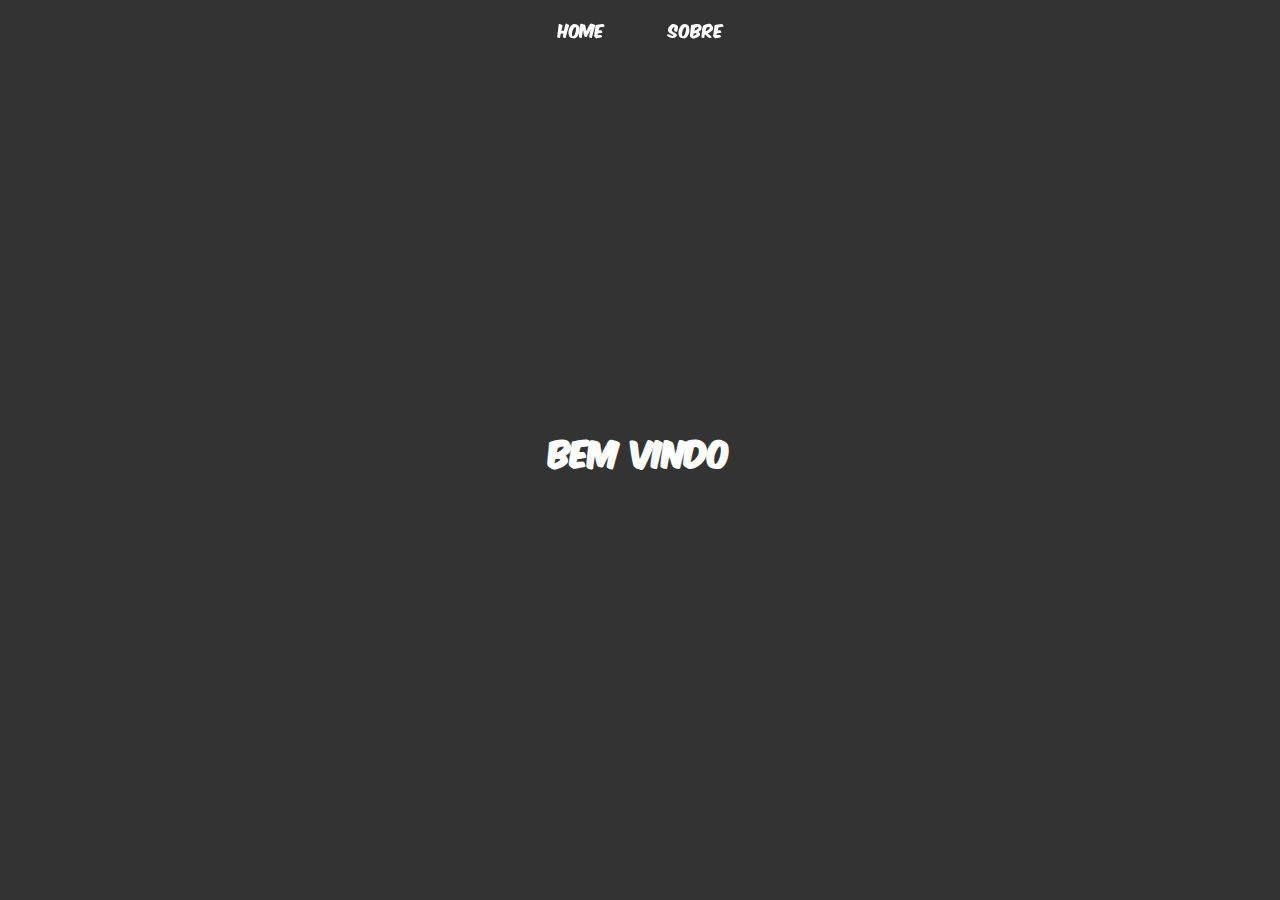
==== html/index.html @ c2552690 "adicionar font, imagens background, efeito hover" ====
<html>
<head>
	<meta charset="utf-8">
	<meta name="viewport" content="width=device-width, initial-scale=1.0">
	<meta http-equiv="X-UA-Compatible" content="ie=edge">
	<title>Escape Room</title>
	<link rel="stylesheet" type="text/css" href="../css/index.css">
</head>
<body>
<div class="container">
	<nav class="navbar">
        <div id="navbar-menu">
            <ul>
                <li><a href="#home">HOME</a></li>
                <li><a href="#sobre">SOBRE</a></li>
            </ul>
        </div>
	</nav>
	<section id="home">
		<h1>Bem vindo</h1>
	</section>
		<section id="sobre">
		<h1>Sobre</h1>
	</section>
</div>
</body>
</html>
---- css/index.css ----
@font-face{
    font-family: komika;
    src: url(../assets/fonts/KOMTITA_.ttf);
}

*{
	margin: 0;
	padding: 0;
}

body{
	font-family: komika,serif;
	background: #333;
	color: #fff;
	height: 100vh;
	overflow: hidden;
}

.container{
	width: 100%;
	height: 100%;
	overflow-y: scroll;
	scroll-behavior: smooth;
	scroll-snap-type: y mandatory;
}

.navbar{
	position: fixed;
	top: 0;
	z-index: 1;
	width: 100%;
	height: 60px;
}

.navbar ul{
	display: flex;
	list-style: none;
	width: 100%;
	justify-content: center;
}

.navbar ul li{
	margin: 0 1rem;
	padding: 1rem;
}

.navbar ul li a{
	text-decoration: none;
    display: inline-block;
	text-transform: uppercase;
	color: #fff;
    will-change: transform,color;
    transition: .6s ease-in-out;
}

.navbar ul li a:hover{
    transform: scale(1.1) rotate(-10deg);
    color: #f0f;
}

section{
    display: flex;
    flex-direction: column;
    align-items: center;
    justify-content: center;
    text-align: center;
    width: 100%;
	height: 100vh;
	scroll-snap-align: center;
}

section p{
	font-size: 1.5rem;
}

section#home{
	background: url(../assets/textures/5685921_58670.jpg) no-repeat center center/cover;
}

section#sobre{
	background: url(../assets/textures/main-bg.png) no-repeat center center/cover;
}
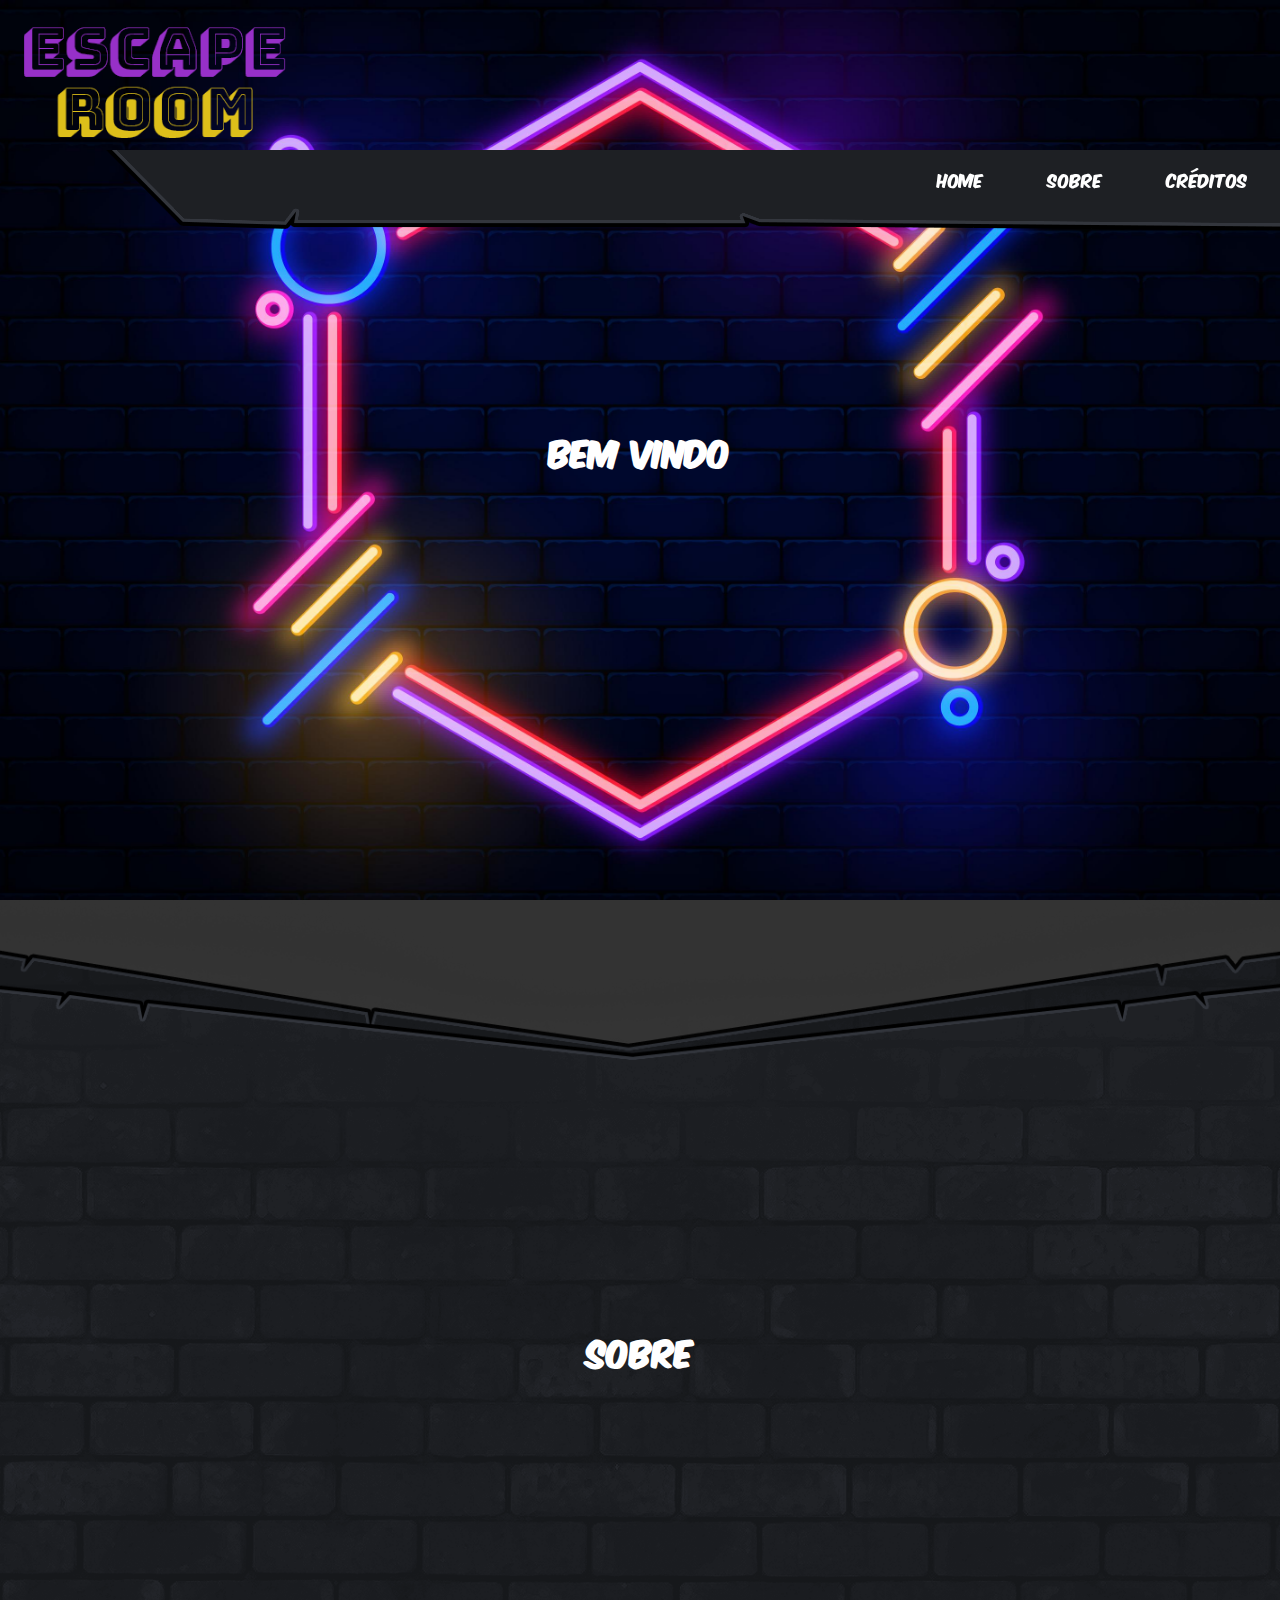
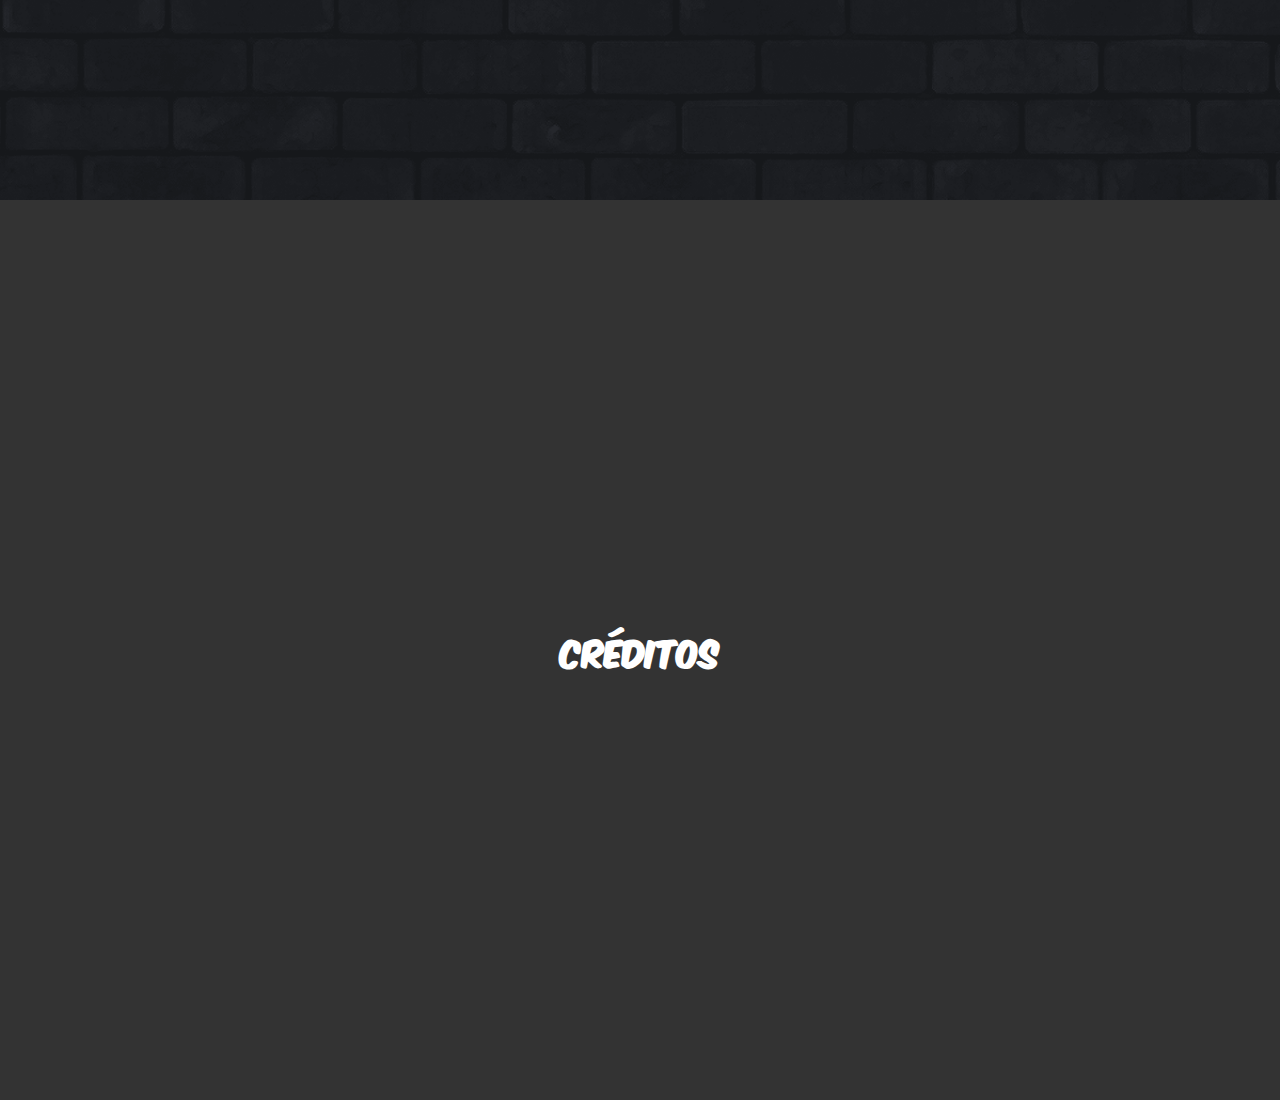
==== commit f89c1390: "adicionar logo, mais hover effects, imagem background" ====
--- a/html/index.html
+++ b/html/index.html
@@ -9,18 +9,27 @@
 <body>
 <div class="container">
 	<nav class="navbar">
+        <div id="navbar-logo">
+            <a href="index.html">
+                <img src="../assets/textures/logotipo2.png" alt="Logótipo Escape Room"/>
+            </a>
+        </div>
         <div id="navbar-menu">
             <ul>
-                <li><a href="#home">HOME</a></li>
-                <li><a href="#sobre">SOBRE</a></li>
+                <li><a href="#home">Home</a></li>
+                <li><a href="#sobre">Sobre</a></li>
+                <li><a href="#creditos">Créditos</a></li>
             </ul>
         </div>
 	</nav>
 	<section id="home">
 		<h1>Bem vindo</h1>
 	</section>
-		<section id="sobre">
+	<section id="sobre">
 		<h1>Sobre</h1>
+	</section>
+    <section id="creditos">
+		<h1>Créditos</h1>
 	</section>
 </div>
 </body>
--- a/css/index.css
+++ b/css/index.css
@@ -12,16 +12,7 @@
 	font-family: komika,serif;
 	background: #333;
 	color: #fff;
-	height: 100vh;
-	overflow: hidden;
-}
-
-.container{
-	width: 100%;
 	height: 100%;
-	overflow-y: scroll;
-	scroll-behavior: smooth;
-	scroll-snap-type: y mandatory;
 }
 
 .navbar{
@@ -29,14 +20,13 @@
 	top: 0;
 	z-index: 1;
 	width: 100%;
-	height: 60px;
 }
 
 .navbar ul{
 	display: flex;
 	list-style: none;
 	width: 100%;
-	justify-content: center;
+    justify-content: right;
 }
 
 .navbar ul li{
@@ -49,13 +39,26 @@
     display: inline-block;
 	text-transform: uppercase;
 	color: #fff;
-    will-change: transform,color;
     transition: .6s ease-in-out;
 }
 
 .navbar ul li a:hover{
     transform: scale(1.1) rotate(-10deg);
     color: #f0f;
+}
+
+#navbar-menu{
+    background: url(../assets/textures/navbar.png) no-repeat right -0.5rem;
+    height: 80px;
+}
+
+#navbar-logo img{
+	scale: 0.9;
+    transition: .4s ease-in-out;
+}
+
+#navbar-logo img:hover {
+    transform: scale(1.1);
 }
 
 section{
@@ -65,8 +68,7 @@
     justify-content: center;
     text-align: center;
     width: 100%;
-	height: 100vh;
-	scroll-snap-align: center;
+	height: 100%;
 }
 
 section p{
@@ -74,7 +76,7 @@
 }
 
 section#home{
-	background: url(../assets/textures/5685921_58670.jpg) no-repeat center center/cover;
+	background: url(../assets/textures/main2.jpg) no-repeat center center/cover;
 }
 
 section#sobre{
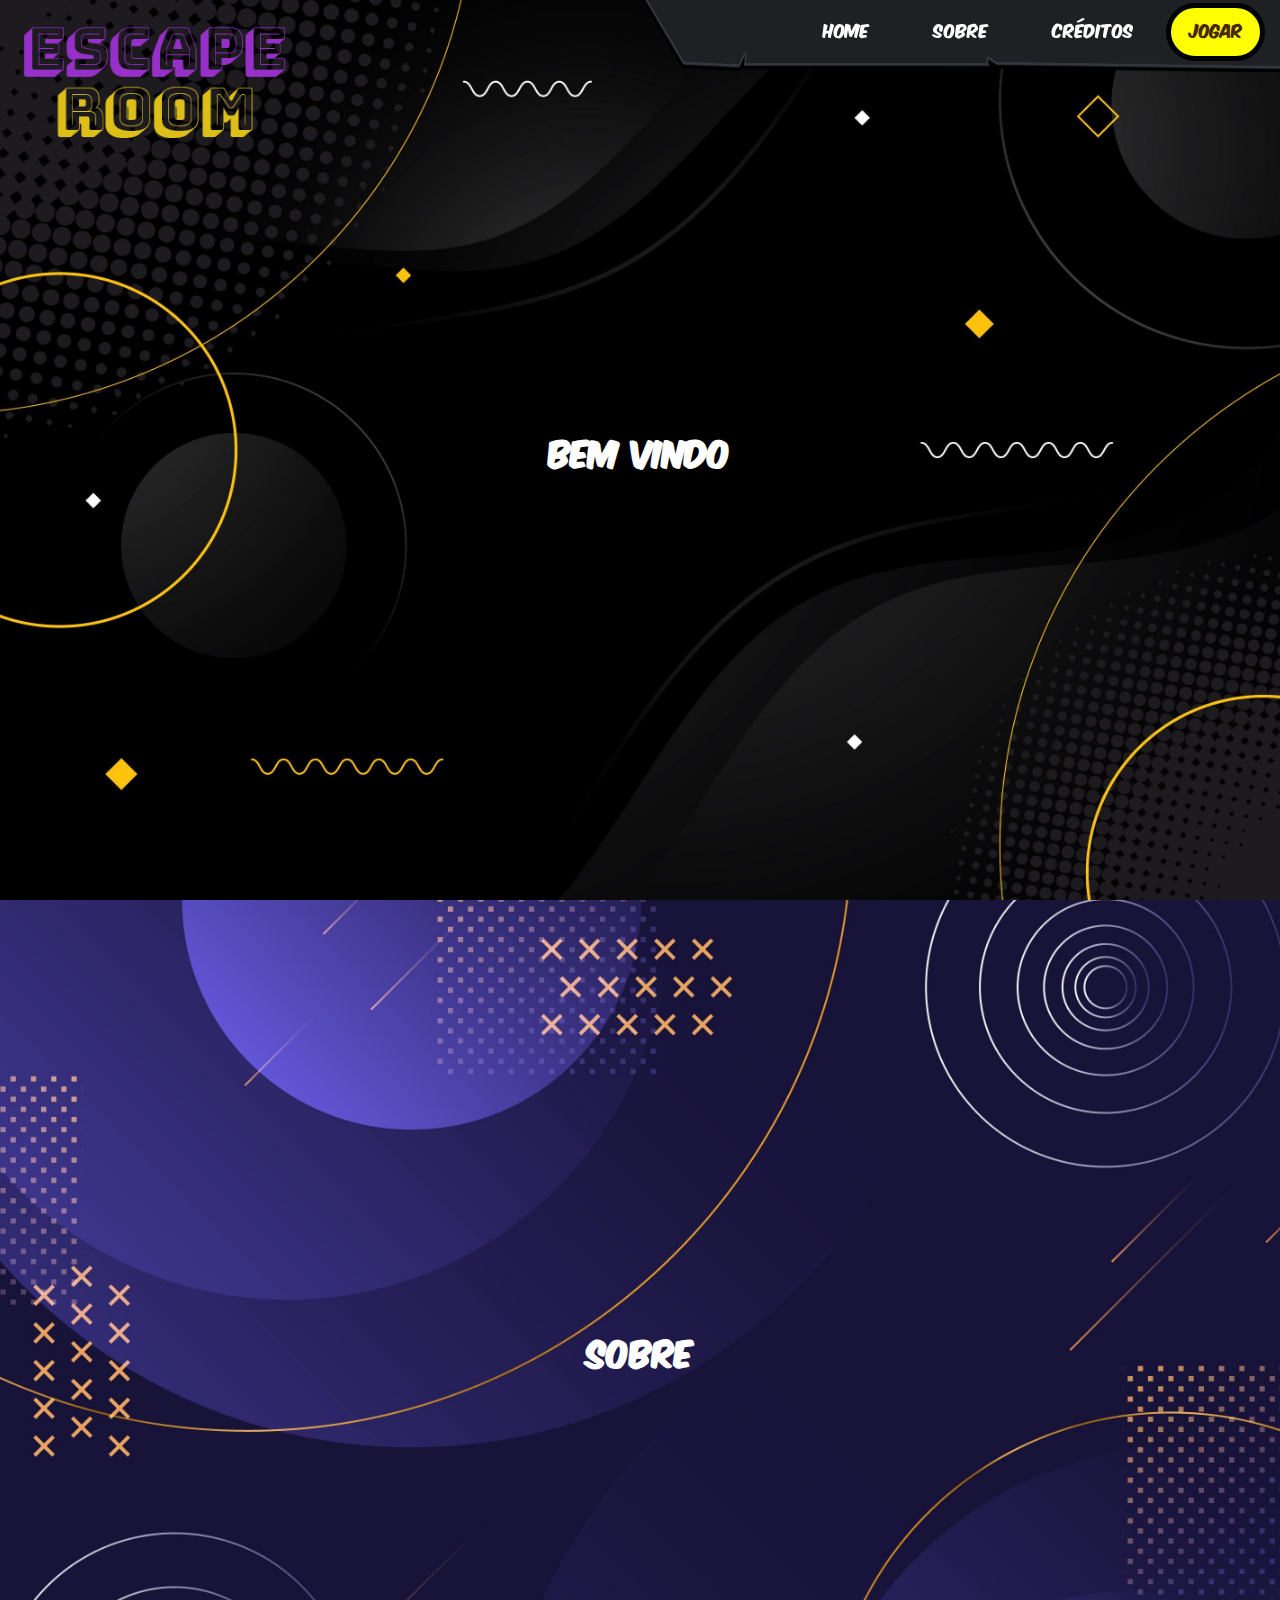
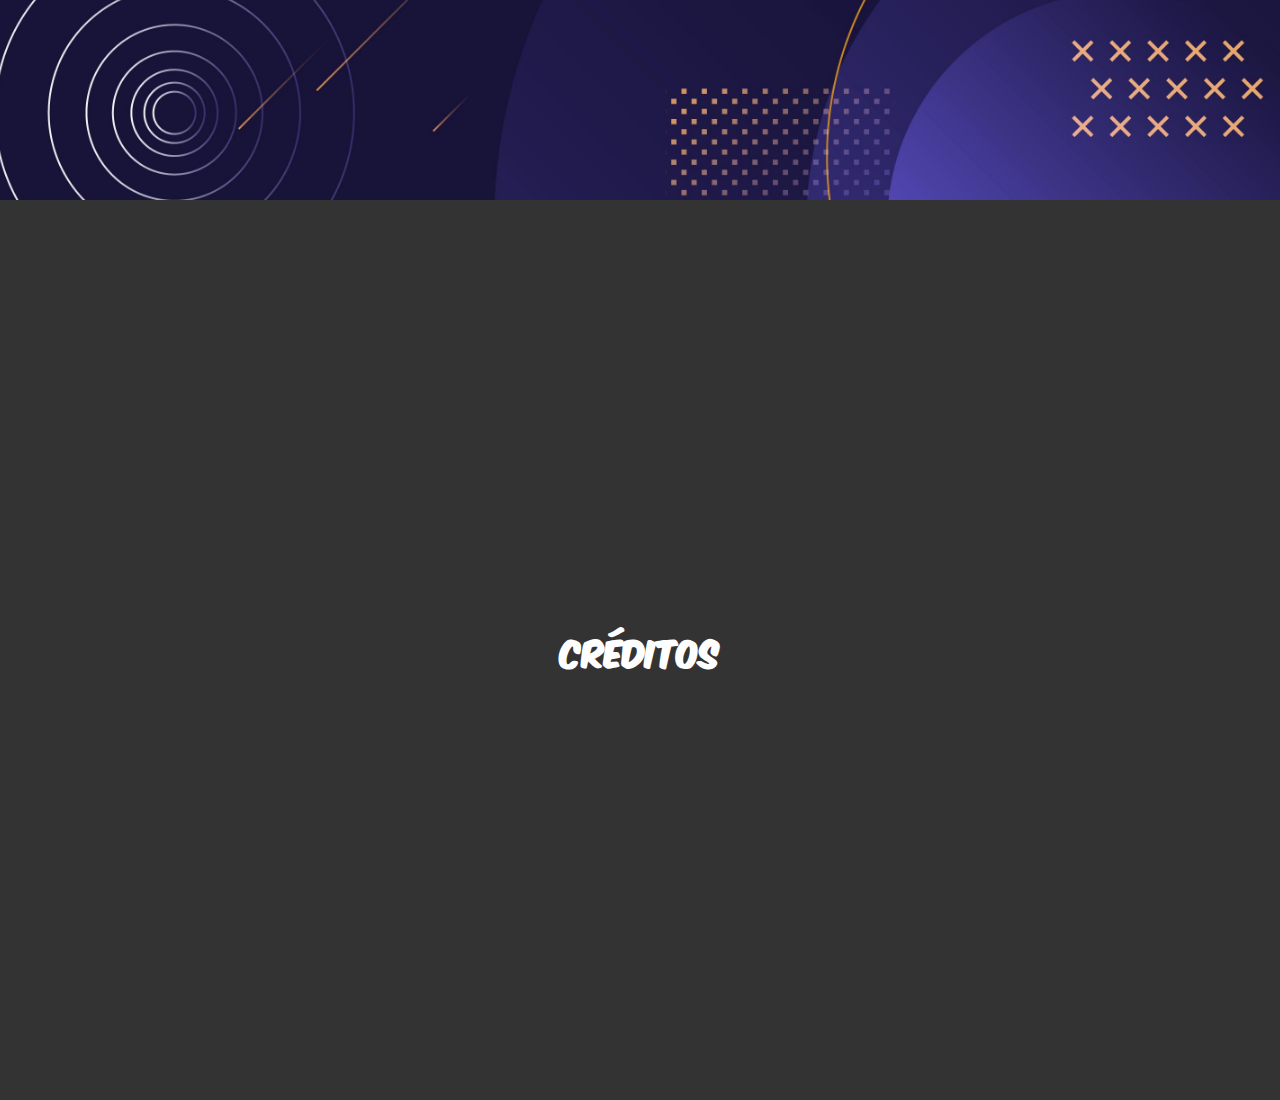
==== commit 1f4c3f9f: "novas imagens background, botao de jogar, ficheiro com creditos" ====
--- a/html/index.html
+++ b/html/index.html
@@ -19,6 +19,7 @@
                 <li><a href="#home">Home</a></li>
                 <li><a href="#sobre">Sobre</a></li>
                 <li><a href="#creditos">Créditos</a></li>
+				<a id="button-play" href="">Jogar</a>
             </ul>
         </div>
 	</nav>
--- a/css/index.css
+++ b/css/index.css
@@ -26,7 +26,8 @@
 	display: flex;
 	list-style: none;
 	width: 100%;
-    justify-content: right;
+	justify-content: right;
+	margin-right: 15px;
 }
 
 .navbar ul li{
@@ -49,7 +50,16 @@
 
 #navbar-menu{
     background: url(../assets/textures/navbar.png) no-repeat right -0.5rem;
+	background-size: 50% 100%;
     height: 80px;
+	margin-top: -150px;
+	display: flex;
+	justify-content: center;
+}
+
+#navbar-logo{
+	display: inline-block;
+	z-index: 1;
 }
 
 #navbar-logo img{
@@ -71,14 +81,38 @@
 	height: 100%;
 }
 
+#button-play{
+	border: 5px solid #000;
+	text-decoration: none;
+    border-radius: 30px;
+    background-color:  yellow;
+	color: #472800;
+    font-family: komika,serif;
+	text-align: center;
+	font-size: 1rem;
+	height: 50%;
+    width: 7%;
+	padding-top: 0.50rem;
+	margin-top: 3px;
+    z-index: 1;
+    display: block;
+    transition: .2s ease-in-out;
+}
+
+#button-play:hover{
+	transform: scale(1.05);
+	background-color: #f0f;
+	color: #fff;
+}
+
 section p{
 	font-size: 1.5rem;
 }
 
 section#home{
-	background: url(../assets/textures/main2.jpg) no-repeat center center/cover;
+	background: url(../assets/textures/main6.jpg) no-repeat center center/cover;
 }
 
 section#sobre{
-	background: url(../assets/textures/main-bg.png) no-repeat center center/cover;
+	background: url(../assets/textures/main5.jpg) no-repeat center center/cover;
 }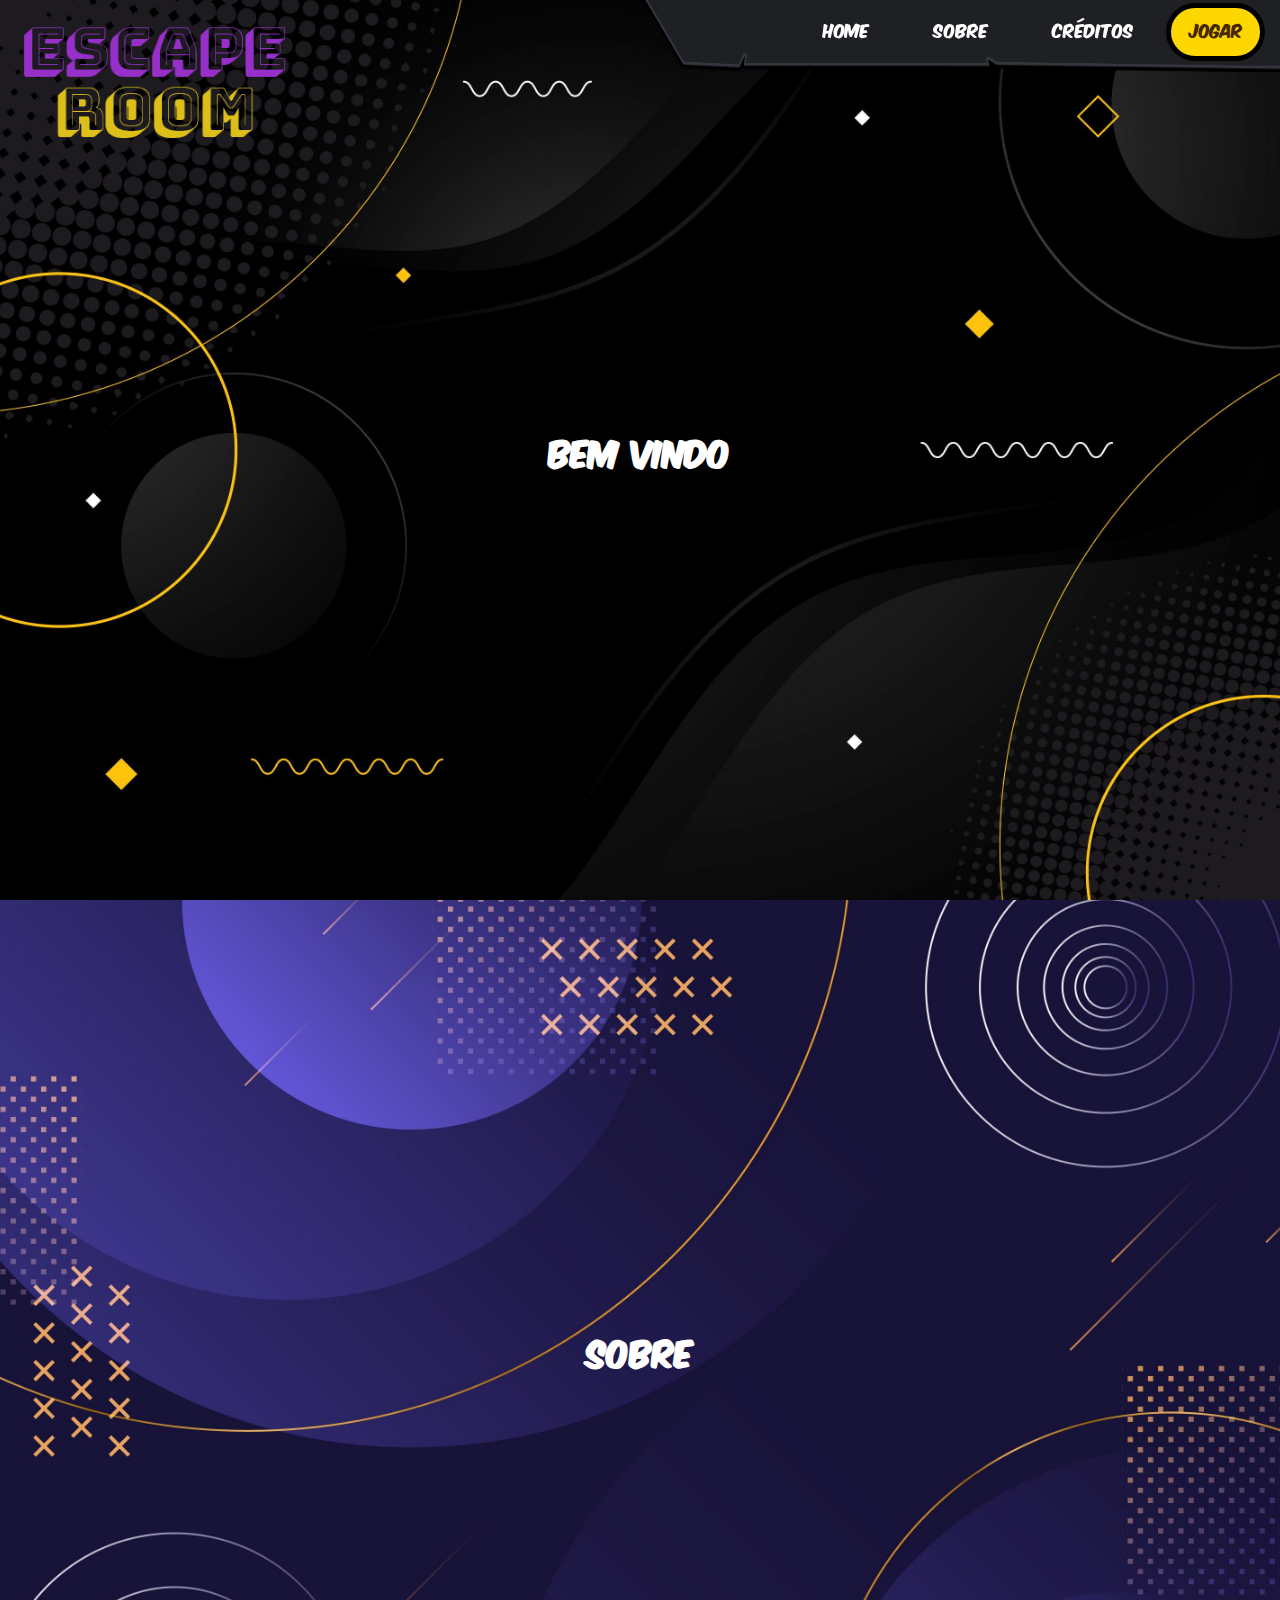
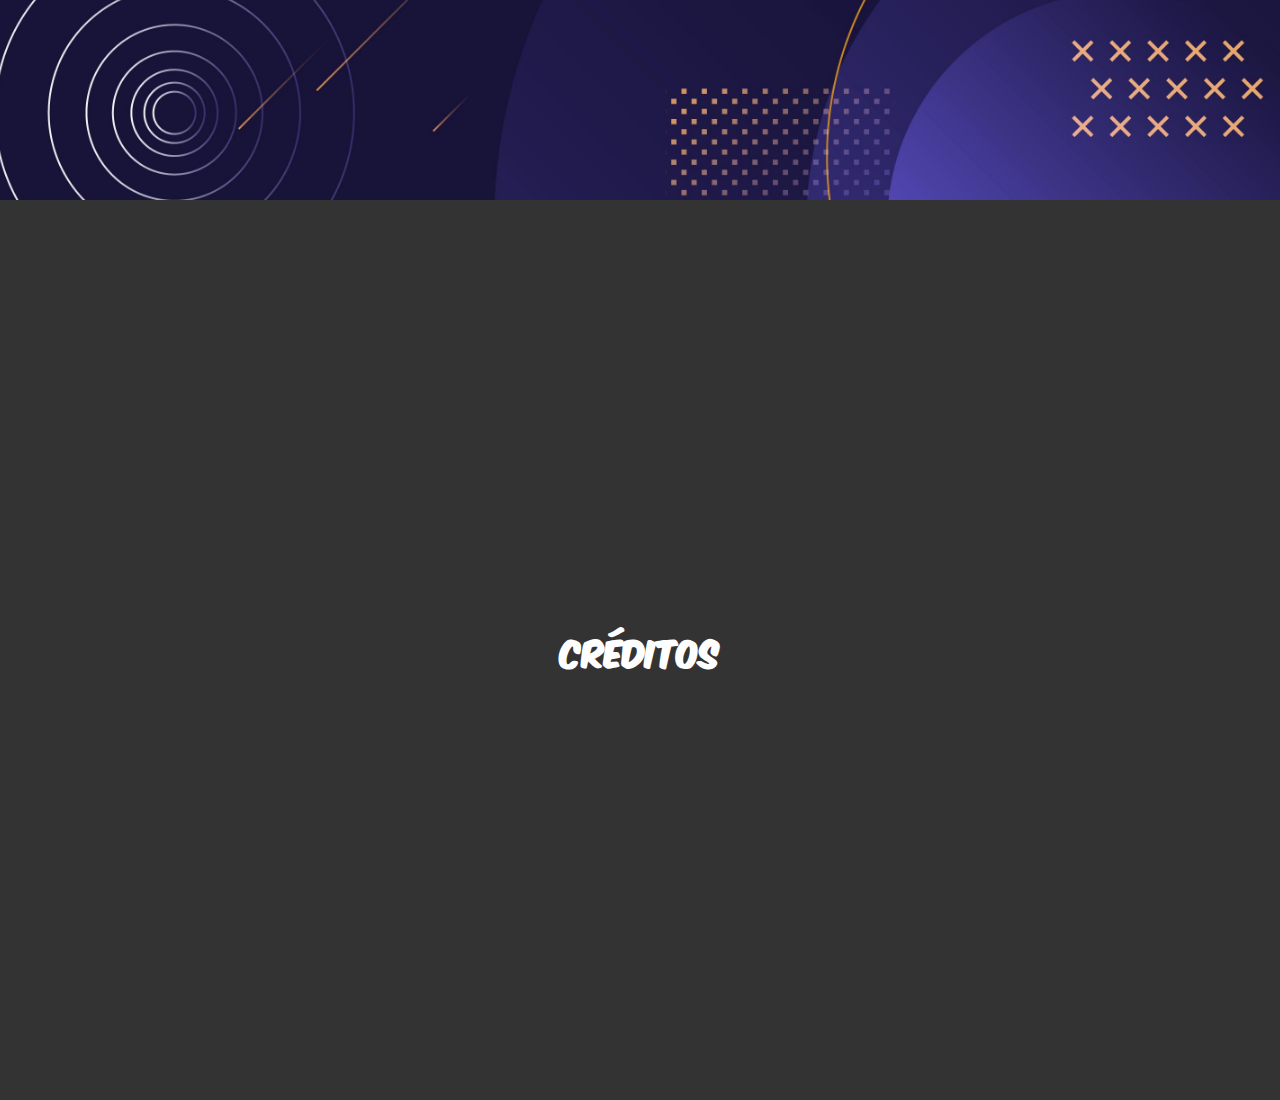
==== commit 3f656848: "caminho para a pagina login no click do botao jogar" ====
--- a/html/index.html
+++ b/html/index.html
@@ -19,7 +19,7 @@
                 <li><a href="#home">Home</a></li>
                 <li><a href="#sobre">Sobre</a></li>
                 <li><a href="#creditos">Créditos</a></li>
-				<a id="button-play" href="">Jogar</a>
+				<a id="button-play" href="login.html">Jogar</a>
             </ul>
         </div>
 	</nav>
--- a/css/index.css
+++ b/css/index.css
@@ -85,7 +85,7 @@
 	border: 5px solid #000;
 	text-decoration: none;
     border-radius: 30px;
-    background-color:  yellow;
+    background-color:  gold;
 	color: #472800;
     font-family: komika,serif;
 	text-align: center;
@@ -96,7 +96,7 @@
 	margin-top: 3px;
     z-index: 1;
     display: block;
-    transition: .2s ease-in-out;
+    transition: .4s ease-in-out;
 }
 
 #button-play:hover{
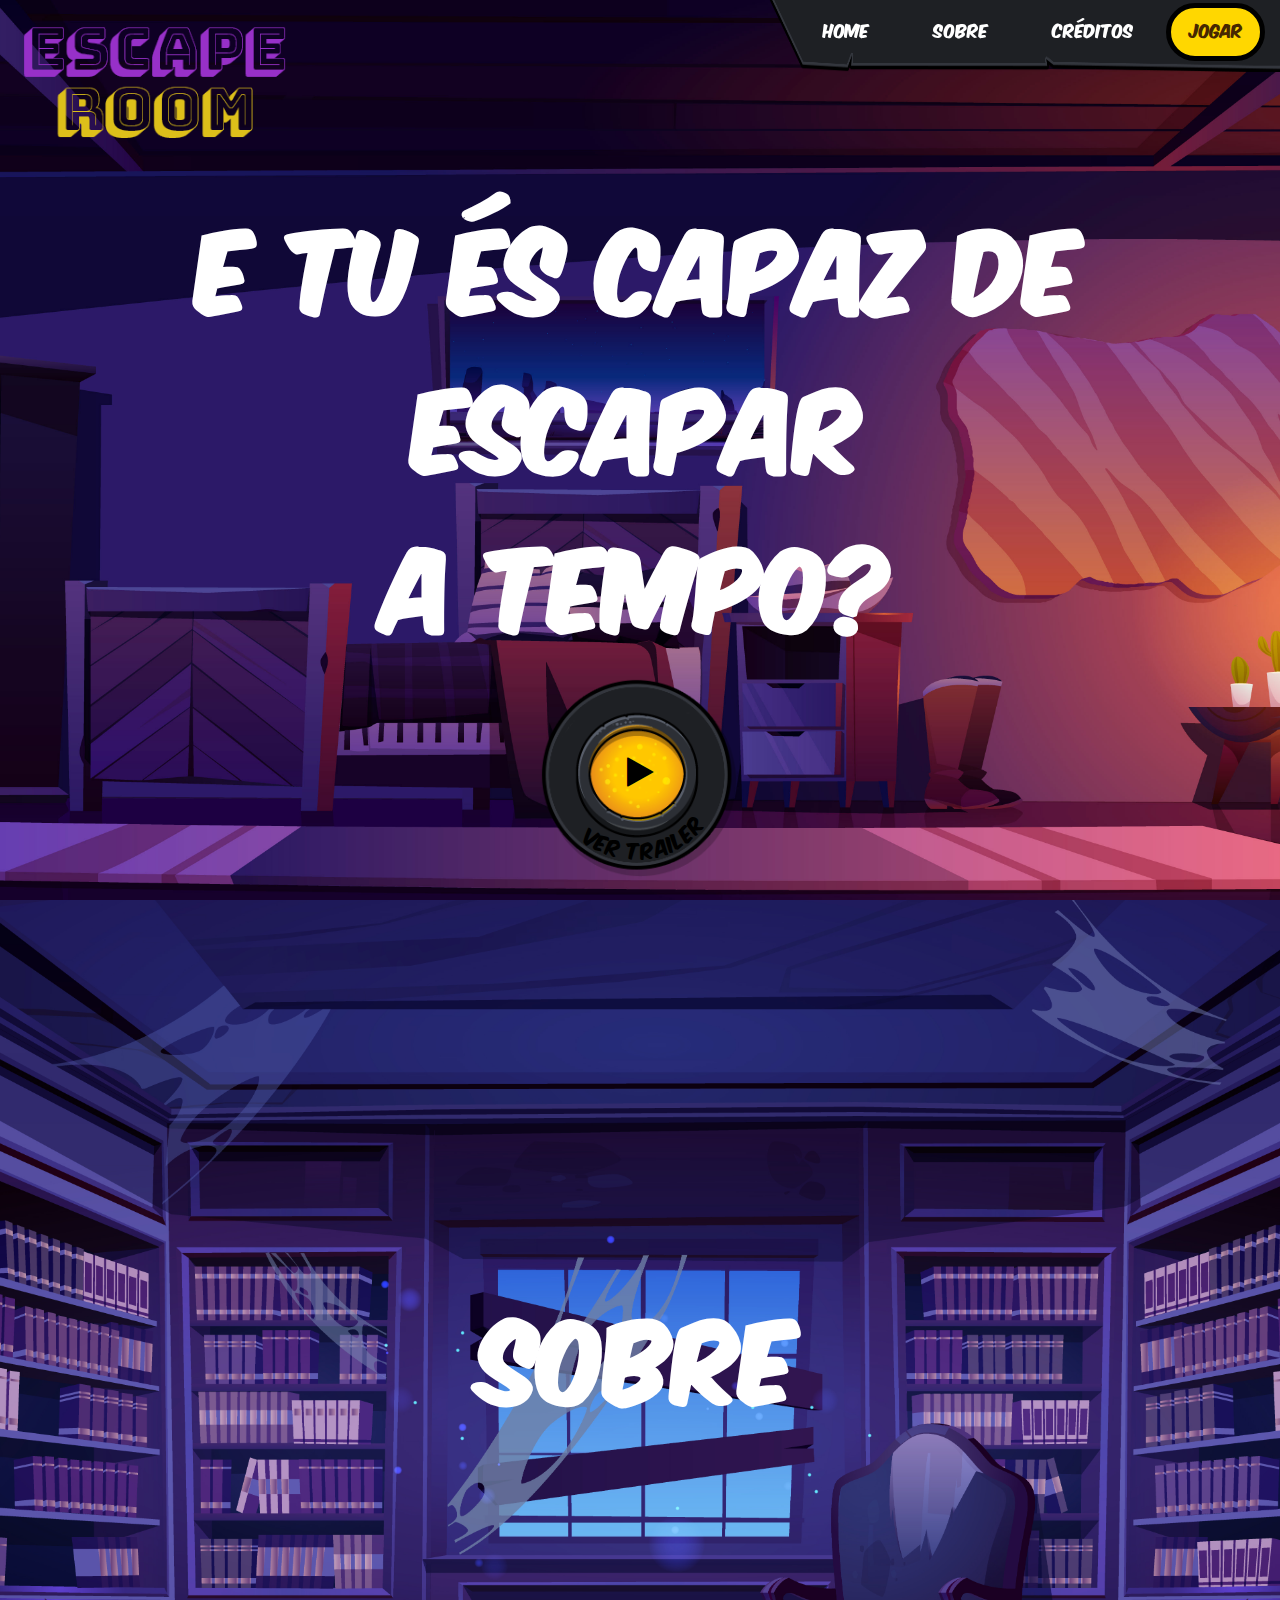
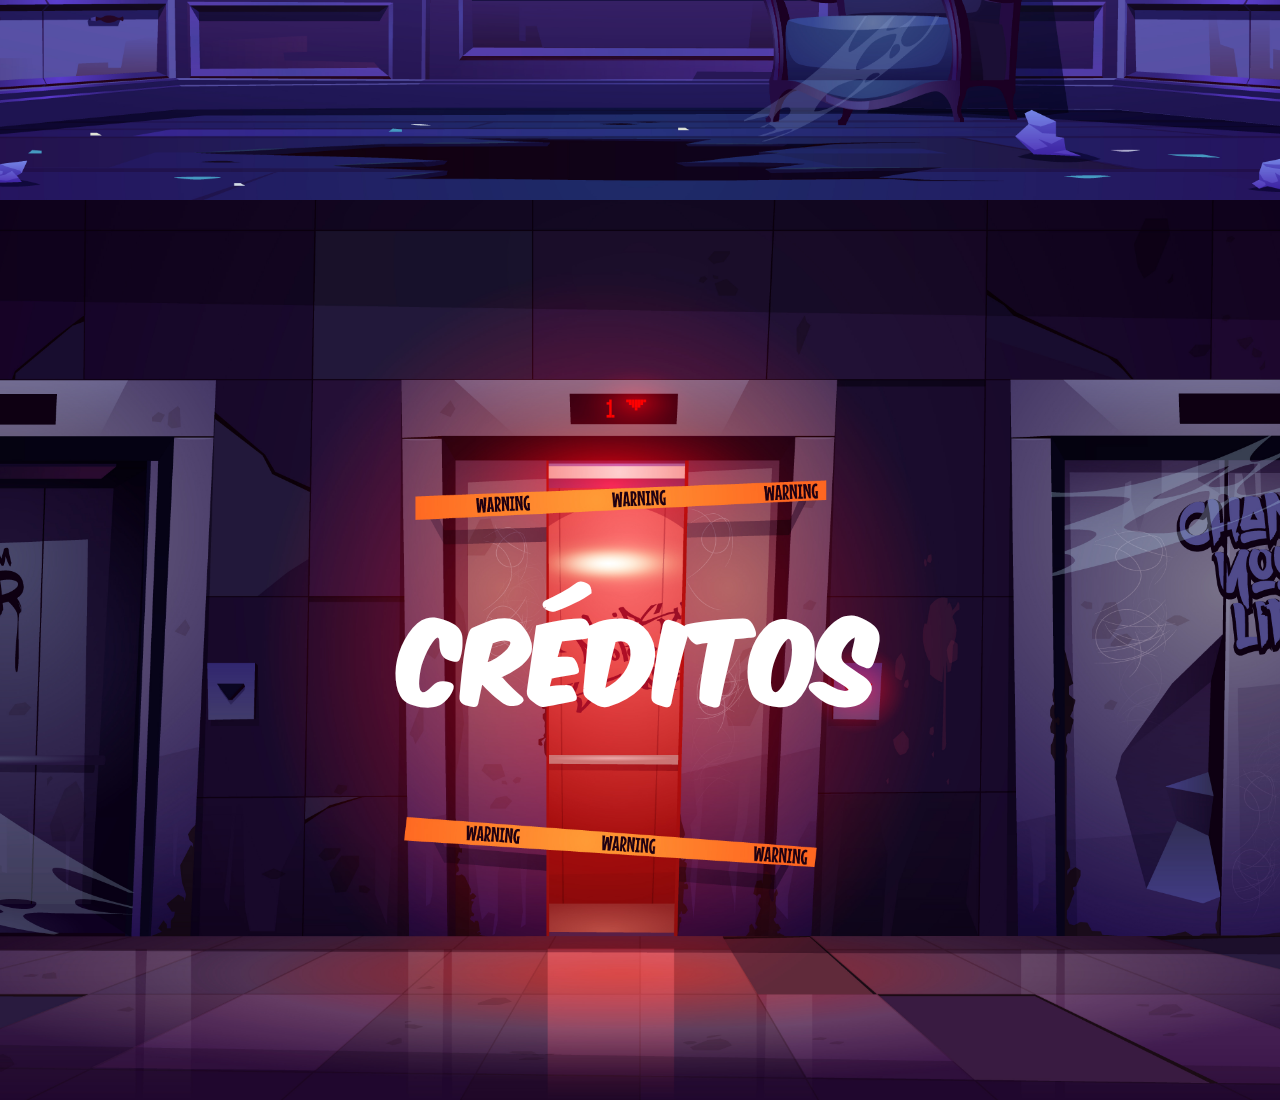
==== commit e04863a7: "imagens de fundo e botao de trailer" ====
--- a/html/index.html
+++ b/html/index.html
@@ -5,6 +5,7 @@
 	<meta http-equiv="X-UA-Compatible" content="ie=edge">
 	<title>Escape Room</title>
 	<link rel="stylesheet" type="text/css" href="../css/index.css">
+	<link rel="stylesheet" href="https://cdnjs.cloudflare.com/ajax/libs/font-awesome/4.7.0/css/font-awesome.min.css">
 </head>
 <body>
 <div class="container">
@@ -24,7 +25,19 @@
         </div>
 	</nav>
 	<section id="home">
-		<h1>Bem vindo</h1>
+		<br><br>
+		<h1>E tu és capaz de escapar<br>a tempo?</h1>
+		<a id="button-trailer" href="">
+			<i class="fa fa-play"></i>
+			<div id="text-trailer-container">
+				<svg viewBox="0 0 200 200">
+					<path id="curve" fill="transparent" transform="rotate(-41.8792, 102.602, 155.11)" d="m49.94642,114.81014c0,0 13.8114,92.27426 105.31191,74.26952"></path>
+					<text x="37%" dominant-baseline="middle" text-anchor="middle">
+						<textPath xlink:href="#curve" id="text-trailer">Ver trailer</textPath>
+					</text>
+				</svg>
+			</div>
+		</a>
 	</section>
 	<section id="sobre">
 		<h1>Sobre</h1>
--- a/css/index.css
+++ b/css/index.css
@@ -50,7 +50,7 @@
 
 #navbar-menu{
     background: url(../assets/textures/navbar.png) no-repeat right -0.5rem;
-	background-size: 50% 100%;
+	background-size: 40% 100%;
     height: 80px;
 	margin-top: -150px;
 	display: flex;
@@ -75,10 +75,12 @@
     display: flex;
     flex-direction: column;
     align-items: center;
-    justify-content: center;
+	justify-content: center;
     text-align: center;
     width: 100%;
 	height: 100%;
+	color: #fff;
+	font-size: 3rem;
 }
 
 #button-play{
@@ -105,14 +107,55 @@
 	color: #fff;
 }
 
-section p{
-	font-size: 1.5rem;
+#button-trailer{
+	background: url(../assets/textures/botao.png);
+	background-size: contain;
+	width: 200px;
+    height: 200px;
+	color: #fff;
+	margin-top: 20px;
+	transition: .4s ease-in-out;
+}
+
+#button-trailer:hover{
+	transform: scale(1.1);
+}
+
+#text-trailer-container{
+	color: #fff;
+}
+
+#text-trailer{
+	color: #fff;
+    font-size: 1.2rem;
+    text-align: center;
+    text-transform: uppercase;
+}
+text{
+	color: #fff;
+}
+
+svg{
+	color: #fff;
+	position: relative;
+	bottom: 58px;
+}
+
+.fa{
+	position: relative;
+	top: 70px;
+	scale: 0.7;
+	color: #000;
 }
 
 section#home{
-	background: url(../assets/textures/main6.jpg) no-repeat center center/cover;
+	background: url(../assets/textures/main12.jpg) no-repeat center center/cover;
 }
 
 section#sobre{
-	background: url(../assets/textures/main5.jpg) no-repeat center center/cover;
+	background: url(../assets/textures/main13.jpg) no-repeat center center/cover;
+}
+
+section#creditos{
+	background: url(../assets/textures/main7.jpg) no-repeat center center/cover;
 }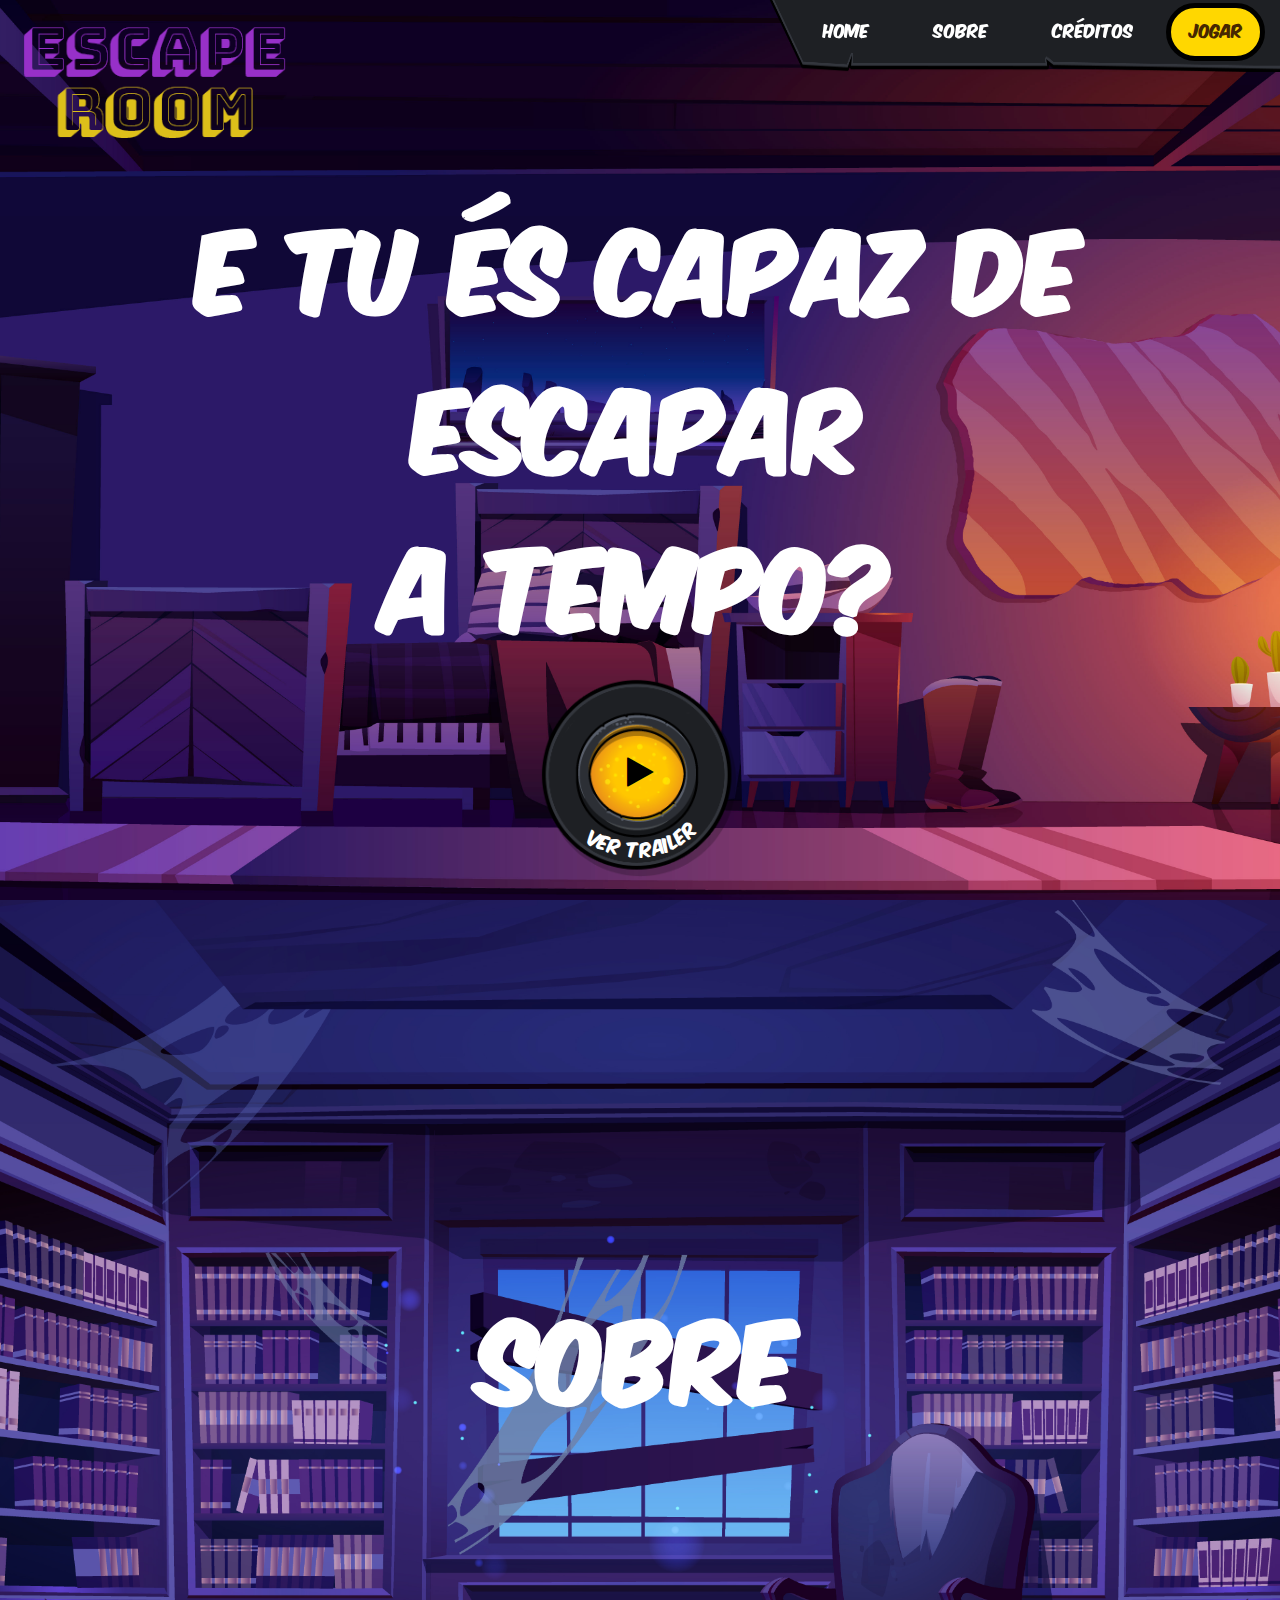
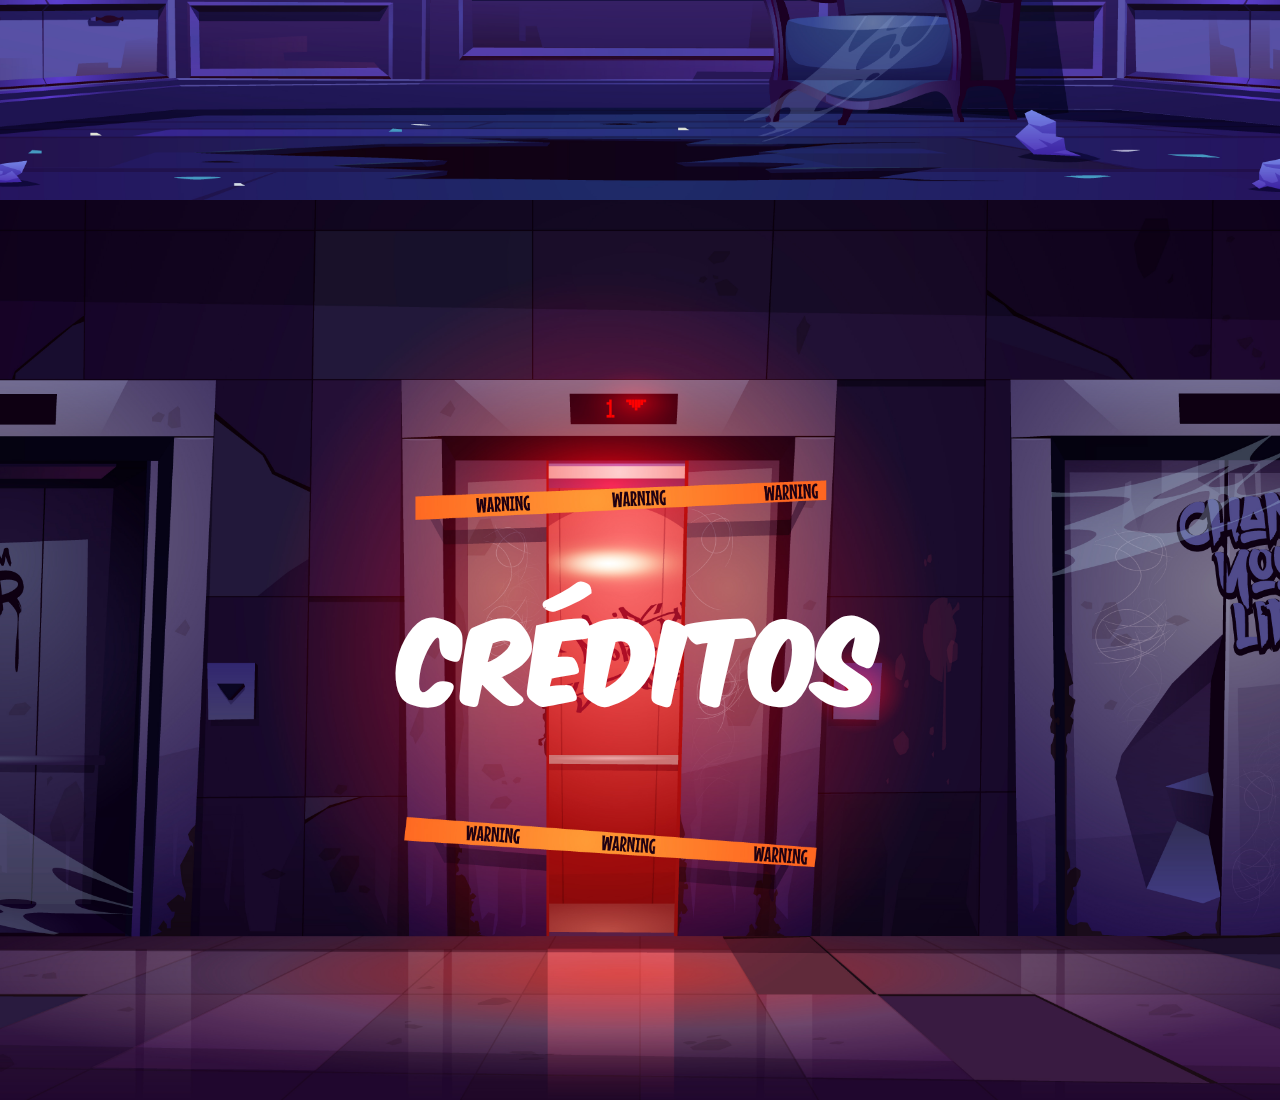
==== commit 328ec5aa: "modificações ao botao trailer" ====
--- a/html/index.html
+++ b/html/index.html
@@ -32,8 +32,8 @@
 			<div id="text-trailer-container">
 				<svg viewBox="0 0 200 200">
 					<path id="curve" fill="transparent" transform="rotate(-41.8792, 102.602, 155.11)" d="m49.94642,114.81014c0,0 13.8114,92.27426 105.31191,74.26952"></path>
-					<text x="37%" dominant-baseline="middle" text-anchor="middle">
-						<textPath xlink:href="#curve" id="text-trailer">Ver trailer</textPath>
+					<text x="36%" dominant-baseline="middle" text-anchor="middle">
+						<textPath xlink:href="#curve">Ver trailer</textPath>
 					</text>
 				</svg>
 			</div>
--- a/css/index.css
+++ b/css/index.css
@@ -112,33 +112,27 @@
 	background-size: contain;
 	width: 200px;
     height: 200px;
-	color: #fff;
 	margin-top: 20px;
 	transition: .4s ease-in-out;
 }
 
 #button-trailer:hover{
 	transform: scale(1.1);
+	.fa{
+		color: white;
+	}
 }
 
 #text-trailer-container{
-	color: #fff;
-}
-
-#text-trailer{
-	color: #fff;
-    font-size: 1.2rem;
+	fill: #fff;
+	font-size: 1.1rem;
     text-align: center;
     text-transform: uppercase;
 }
-text{
-	color: #fff;
-}
 
 svg{
-	color: #fff;
 	position: relative;
-	bottom: 58px;
+	bottom: 59px;
 }
 
 .fa{
@@ -146,6 +140,7 @@
 	top: 70px;
 	scale: 0.7;
 	color: #000;
+	transition: .4s ease-in-out;
 }
 
 section#home{
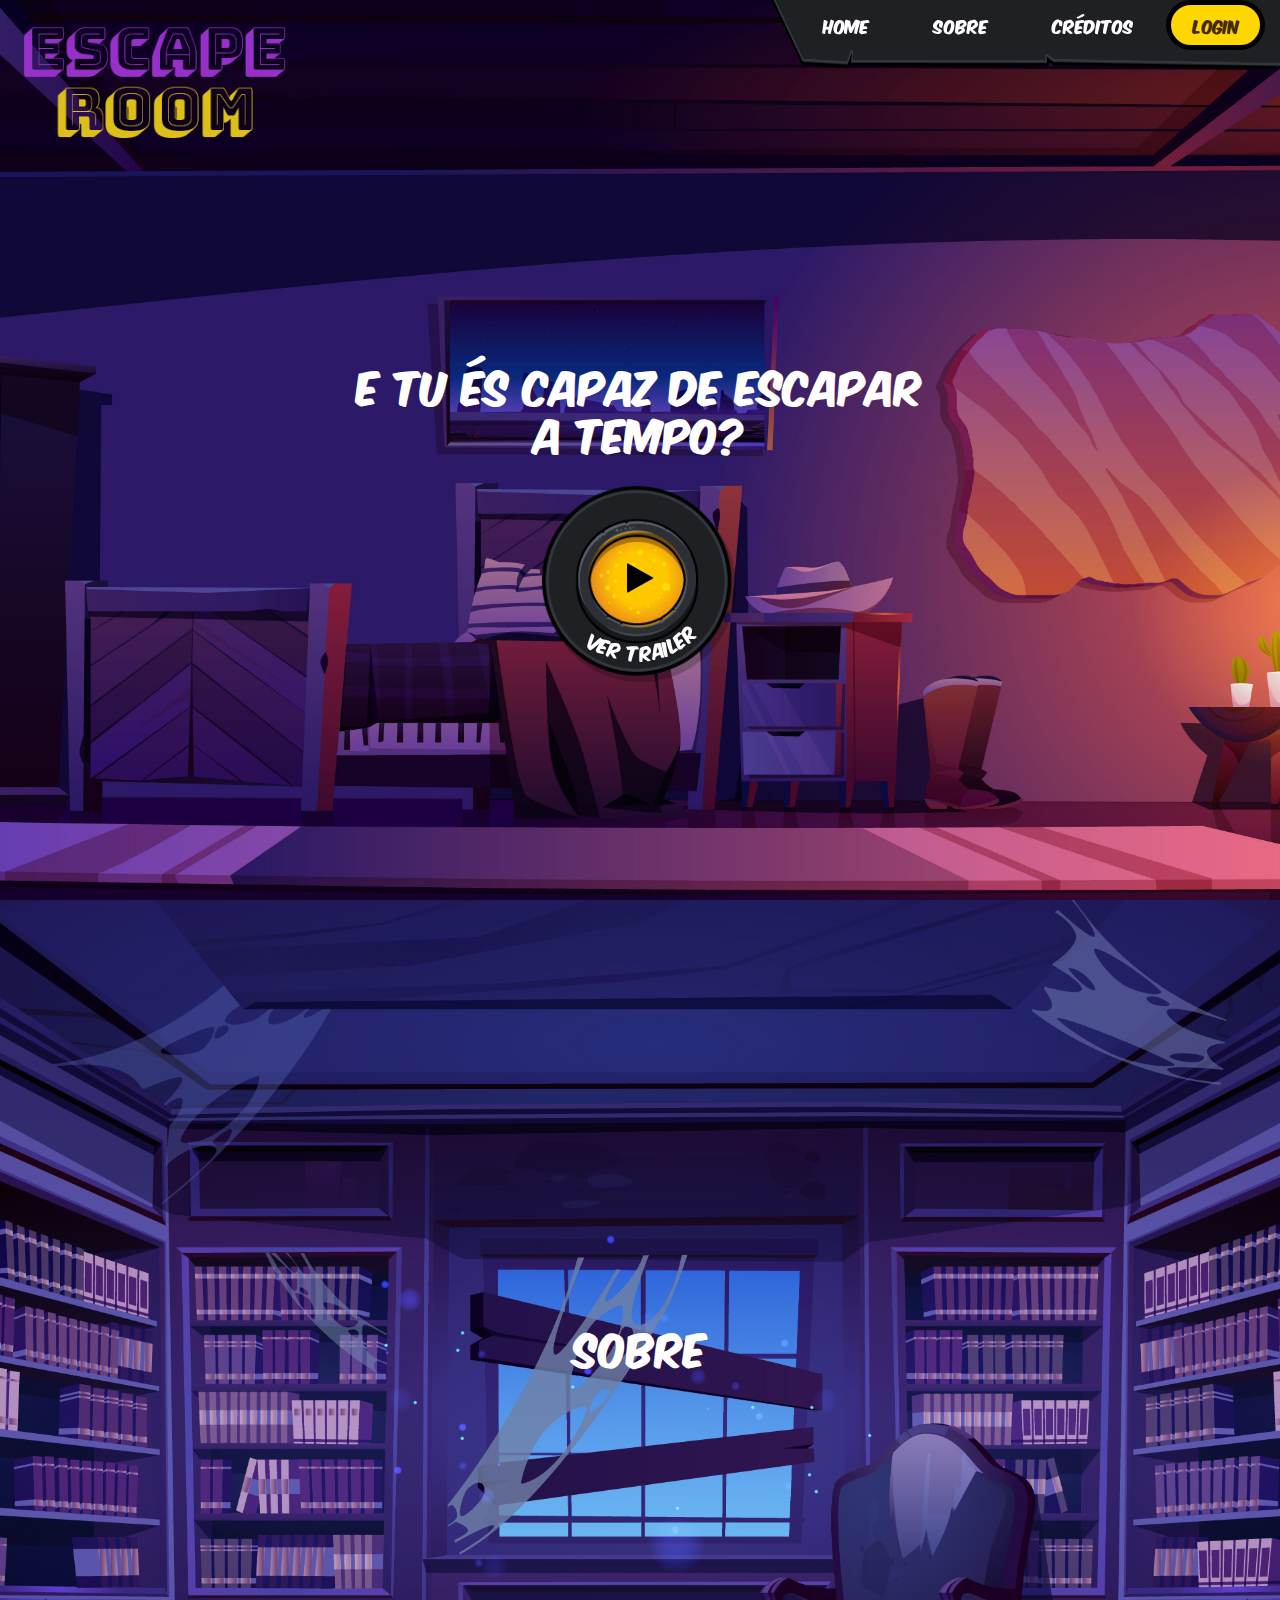
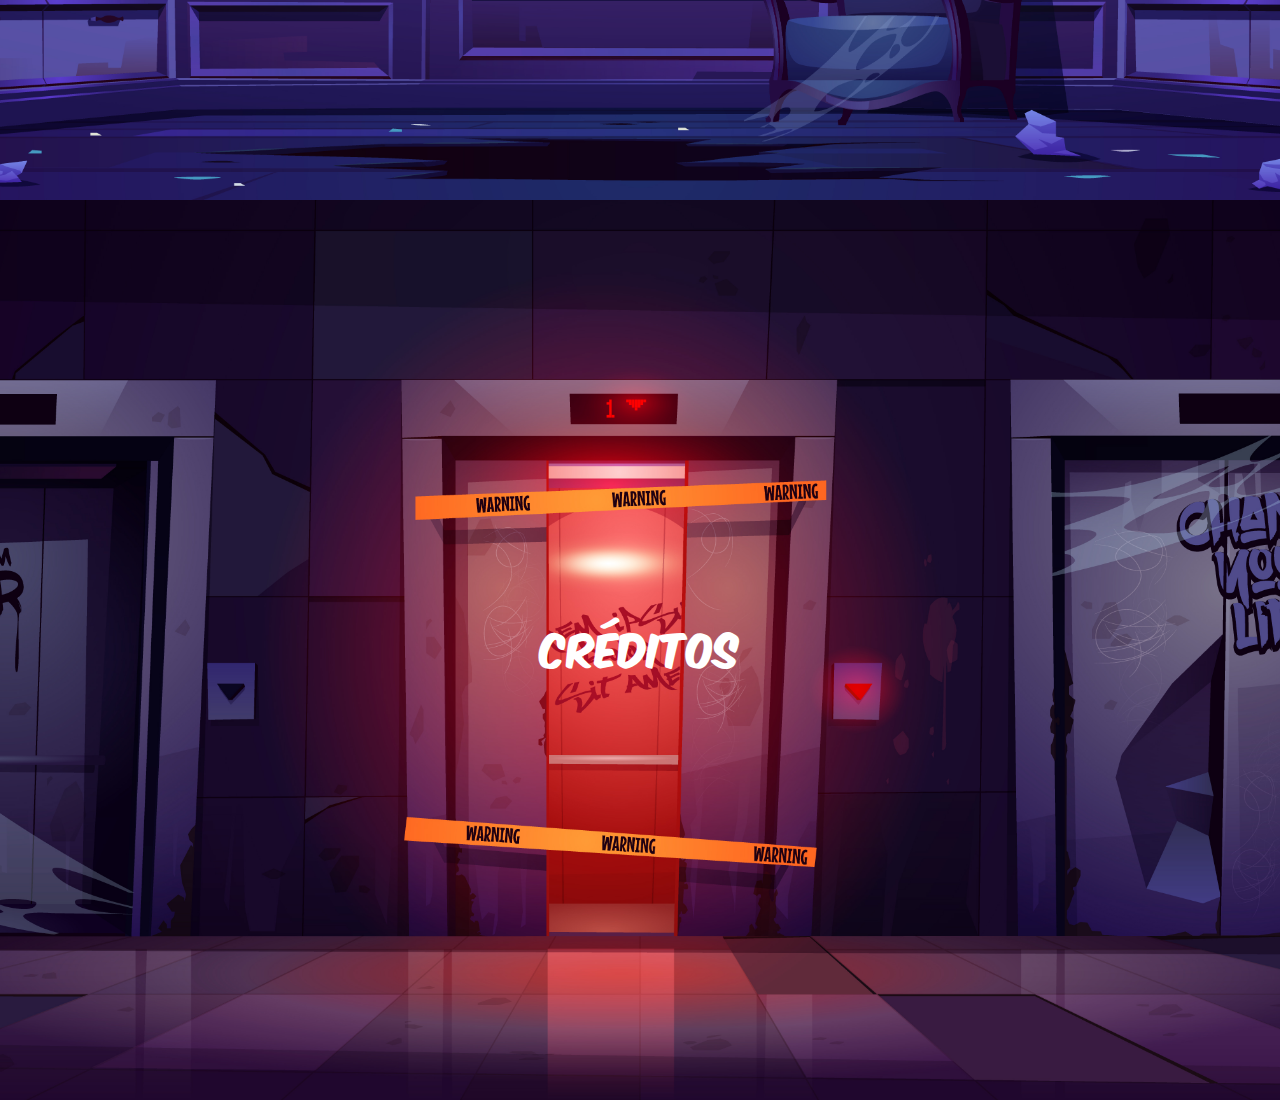
==== commit 9581ee5c: "adicionar bootstrap arranjar layout da pagina face ao boostrap" ====
--- a/html/index.html
+++ b/html/index.html
@@ -1,15 +1,17 @@
+<!DOCTYPE html>
 <html>
 <head>
 	<meta charset="utf-8">
 	<meta name="viewport" content="width=device-width, initial-scale=1.0">
 	<meta http-equiv="X-UA-Compatible" content="ie=edge">
 	<title>Escape Room</title>
+	<link rel="stylesheet" href="https://cdn.jsdelivr.net/npm/bootstrap@4.0.0/dist/css/bootstrap.min.css" integrity="sha384-Gn5384xqQ1aoWXA+058RXPxPg6fy4IWvTNh0E263XmFcJlSAwiGgFAW/dAiS6JXm" crossorigin="anonymous">
 	<link rel="stylesheet" type="text/css" href="../css/index.css">
 	<link rel="stylesheet" href="https://cdnjs.cloudflare.com/ajax/libs/font-awesome/4.7.0/css/font-awesome.min.css">
 </head>
 <body>
-<div class="container">
-	<nav class="navbar">
+<div class="container-css">
+	<nav class="navbar-container">
         <div id="navbar-logo">
             <a href="index.html">
                 <img src="../assets/textures/logotipo2.png" alt="Logótipo Escape Room"/>
@@ -20,7 +22,7 @@
                 <li><a href="#home">Home</a></li>
                 <li><a href="#sobre">Sobre</a></li>
                 <li><a href="#creditos">Créditos</a></li>
-				<a id="button-play" href="login.html">Jogar</a>
+				<a id="button-play" href="login.html">Login</a>
             </ul>
         </div>
 	</nav>
@@ -46,5 +48,10 @@
 		<h1>Créditos</h1>
 	</section>
 </div>
+
+<script src="https://code.jquery.com/jquery-3.2.1.slim.min.js" integrity="sha384-KJ3o2DKtIkvYIK3UENzmM7KCkRr/rE9/Qpg6aAZGJwFDMVNA/GpGFF93hXpG5KkN" crossorigin="anonymous"></script>
+    <script src="https://cdn.jsdelivr.net/npm/popper.js@1.12.9/dist/umd/popper.min.js" integrity="sha384-ApNbgh9B+Y1QKtv3Rn7W3mgPxhU9K/ScQsAP7hUibX39j7fakFPskvXusvfa0b4Q" crossorigin="anonymous"></script>
+    <script src="https://cdn.jsdelivr.net/npm/bootstrap@4.0.0/dist/js/bootstrap.min.js" integrity="sha384-JZR6Spejh4U02d8jOt6vLEHfe/JQGiRRSQQxSfFWpi1MquVdAyjUar5+76PVCmYl" crossorigin="anonymous"></script>
+
 </body>
 </html>--- a/css/index.css
+++ b/css/index.css
@@ -4,8 +4,15 @@
 }
 
 *{
-	margin: 0;
-	padding: 0;
+	margin: 0px;
+	padding: 0px;
+	box-sizing: content-box;
+}
+
+html{
+	scroll-behavior: smooth;
+	height: 100%;
+	width: 100%;
 }
 
 body{
@@ -13,16 +20,22 @@
 	background: #333;
 	color: #fff;
 	height: 100%;
+	width: 100%;
 }
 
-.navbar{
+.container-css{
+	height: 100%;
+	width: 100%;
+}
+
+.navbar-container{
 	position: fixed;
-	top: 0;
+	top: 0px;
 	z-index: 1;
 	width: 100%;
 }
 
-.navbar ul{
+.navbar-container ul{
 	display: flex;
 	list-style: none;
 	width: 100%;
@@ -30,12 +43,12 @@
 	margin-right: 15px;
 }
 
-.navbar ul li{
+.navbar-container ul li{
 	margin: 0 1rem;
 	padding: 1rem;
 }
 
-.navbar ul li a{
+.navbar-container ul li a{
 	text-decoration: none;
     display: inline-block;
 	text-transform: uppercase;
@@ -43,7 +56,7 @@
     transition: .6s ease-in-out;
 }
 
-.navbar ul li a:hover{
+.navbar-container ul li a:hover{
     transform: scale(1.1) rotate(-10deg);
     color: #f0f;
 }
@@ -52,7 +65,7 @@
     background: url(../assets/textures/navbar.png) no-repeat right -0.5rem;
 	background-size: 40% 100%;
     height: 80px;
-	margin-top: -150px;
+	margin-top: -153px;
 	display: flex;
 	justify-content: center;
 }
@@ -80,7 +93,7 @@
     width: 100%;
 	height: 100%;
 	color: #fff;
-	font-size: 3rem;
+	font-size: 3rem !important;
 }
 
 #button-play{
@@ -113,13 +126,17 @@
 	width: 200px;
     height: 200px;
 	margin-top: 20px;
+	filter: hue-rotate(0deg) contrast(100%);
 	transition: .4s ease-in-out;
 }
 
 #button-trailer:hover{
+	transition: .4s ease-in-out;
 	transform: scale(1.1);
+	filter: hue-rotate(215deg) contrast(150%);
 	.fa{
 		color: white;
+		box-shadow: 0 0 40px 60px #ffc400;
 	}
 }
 
@@ -132,14 +149,15 @@
 
 svg{
 	position: relative;
-	bottom: 59px;
+	bottom: 85px;
 }
 
 .fa{
 	position: relative;
-	top: 70px;
+	top: 48px;
 	scale: 0.7;
 	color: #000;
+	border-radius:50%;
 	transition: .4s ease-in-out;
 }
 
